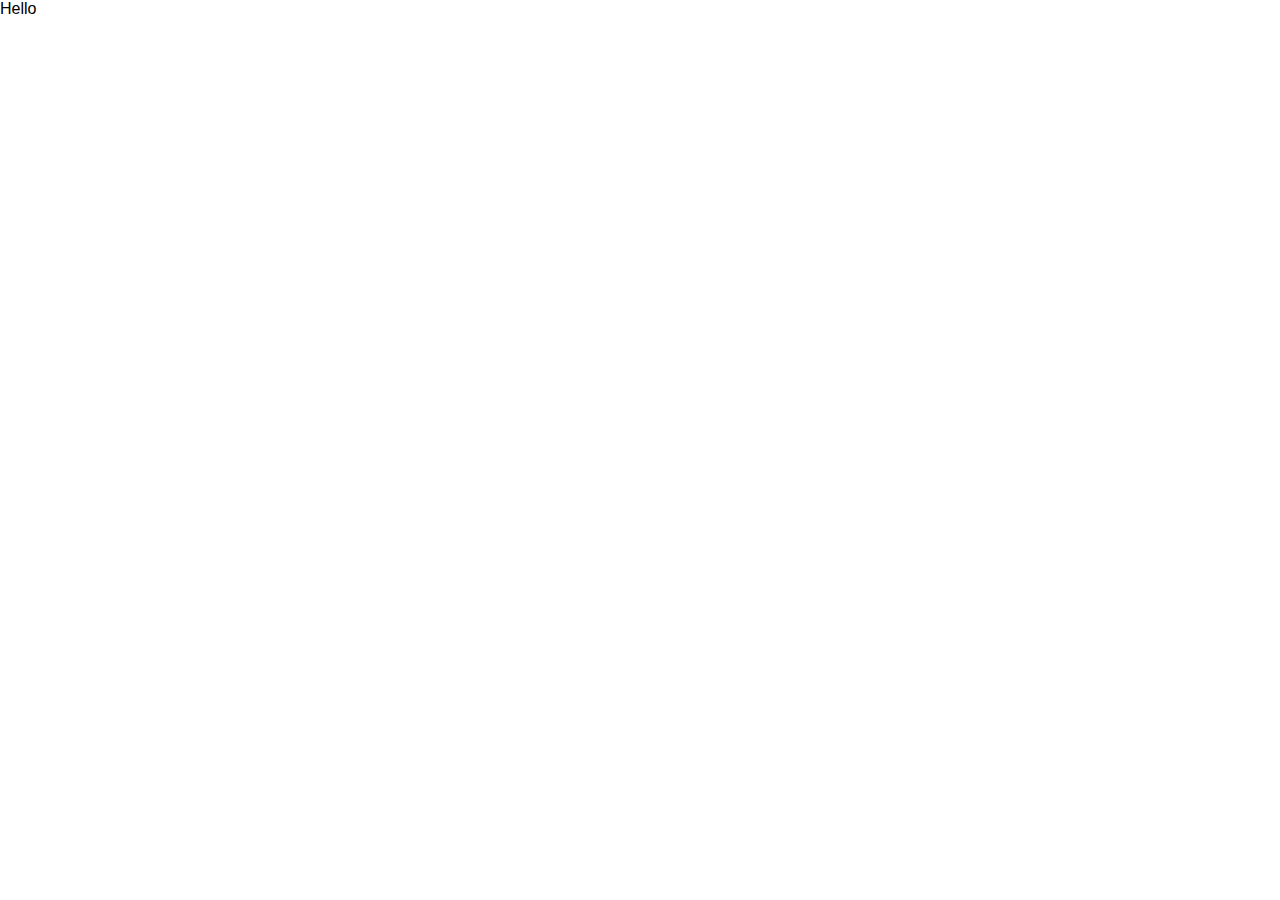
==== js-dom-list/index.html @ 7e4f32ea "Added base for js dom list" ====
<!DOCTYPE html>
<html lang="en">
  <head>
    <meta charset="UTF-8" />
    <meta http-equiv="X-UA-Compatible" content="IE=edge" />
    <meta name="viewport" content="width=device-width, initial-scale=1.0" />
    <title>Js DOM List</title>
    <link rel="stylesheet" href="./style/reset.css" />
    <link rel="stylesheet" href="./style/style.css" />
  </head>
  <body>
    <h1>Hello</h1>
    <script type="module" src="./js/main.js"></script>
  </body>
</html>
---- js-dom-list/style/style.css ----
:root {
  --blue: #1da1f2;
  --black: #14171a;
  --dark-gray: #657786;
  --light-gray: #aab8c2;
  --extra-light-gray: #e1e8ed;
  --white: #ffffff;
}

body {
  font-family: "Segoe UI", Tahoma, Geneva, Verdana, sans-serif;
}
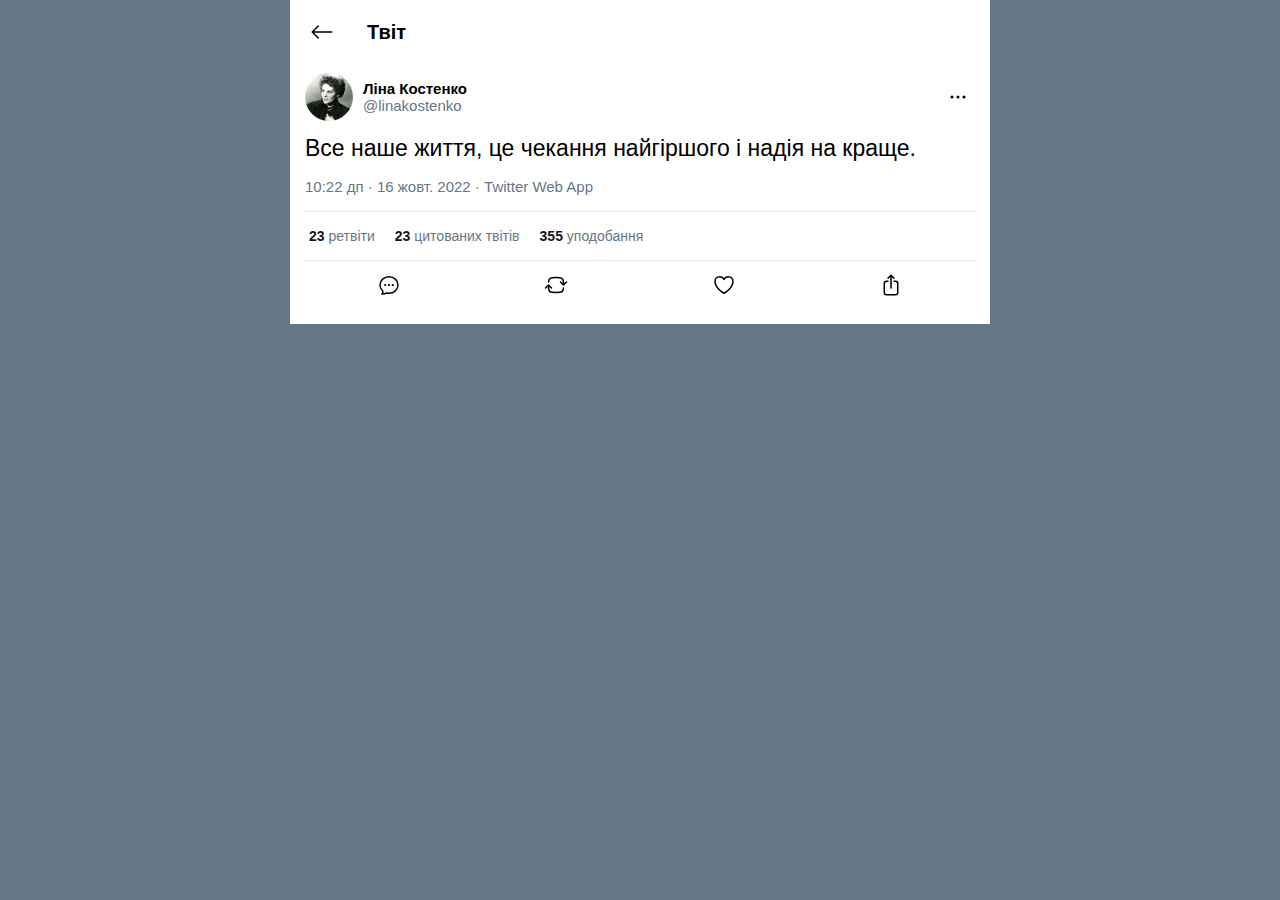
==== commit 1dac1c36: "Зроблена верстка на 85 відсотків" ====
--- a/js-dom-list/index.html
+++ b/js-dom-list/index.html
@@ -9,7 +9,152 @@
     <link rel="stylesheet" href="./style/style.css" />
   </head>
   <body>
-    <h1>Hello</h1>
+    <div class="wrapper container">
+      <div class="post-box">
+        <div class="post-header">
+          <span class="icon-cnt"
+            ><svg
+              xmlns="http://www.w3.org/2000/svg"
+              width="24"
+              height="24"
+              fill="currentColor"
+              class="icon"
+              viewBox="0 0 16 16"
+            >
+              <path
+                fill-rule="evenodd"
+                d="M15 8a.5.5 0 0 0-.5-.5H2.707l3.147-3.146a.5.5 0 1 0-.708-.708l-4 4a.5.5 0 0 0 0 .708l4 4a.5.5 0 0 0 .708-.708L2.707 8.5H14.5A.5.5 0 0 0 15 8z"
+              />
+            </svg>
+          </span>
+          <span class="post-header-title">Твіт</span>
+        </div>
+
+        <div class="post-container">
+          <div class="post-author">
+            <div class="post-author-about">
+              <img
+                class="avatar"
+                src="./img/avatars/linakostenko.jpg"
+                alt="avatar"
+              />
+              <div class="post-author-about-initials">
+                <span class="author-name hover-underline">Ліна Костенко</span>
+                <span class="author-username hover-underline"
+                  >@linakostenko</span
+                >
+              </div>
+            </div>
+
+            <span class="icon-cnt">
+              <svg
+                xmlns="http://www.w3.org/2000/svg"
+                fill="none"
+                viewBox="0 0 24 24"
+                stroke-width="1.5"
+                stroke="currentColor"
+                class="icon"
+              >
+                <path
+                  stroke-linecap="round"
+                  stroke-linejoin="round"
+                  d="M6.75 12a.75.75 0 11-1.5 0 .75.75 0 011.5 0zM12.75 12a.75.75 0 11-1.5 0 .75.75 0 011.5 0zM18.75 12a.75.75 0 11-1.5 0 .75.75 0 011.5 0z"
+                />
+              </svg>
+            </span>
+          </div>
+          <span class="post-content"
+            >Все наше життя, це чекання найгіршого і надія на краще.</span
+          >
+
+          <div class="post-details bottom-line">
+            <time class="post-time hover-underline"
+              >10:22 дп · 16 жовт. 2022</time
+            >
+            <span>&nbsp;·&nbsp;</span>
+            <span class="hover-underline">Twitter Web App</span>
+          </div>
+
+          <div class="post-reposts bottom-line">
+            <span class="post-retweets hover-underline"
+              ><strong>23</strong>&nbsp;ретвіти</span
+            >
+            <span class="post-comments hover-underline"
+              ><strong>23</strong>&nbsp;цитованих твітів</span
+            >
+            <span class="post-likes hover-underline"
+              ><strong>355</strong>&nbsp;уподобання</span
+            >
+          </div>
+        </div>
+        <div class="post-action">
+          <button class="icon-cnt btn">
+            <svg
+              xmlns="http://www.w3.org/2000/svg"
+              fill="none"
+              viewBox="0 0 24 24"
+              stroke-width="1.5"
+              stroke="currentColor"
+              class="icon"
+            >
+              <path
+                stroke-linecap="round"
+                stroke-linejoin="round"
+                d="M8.625 12a.375.375 0 11-.75 0 .375.375 0 01.75 0zm0 0H8.25m4.125 0a.375.375 0 11-.75 0 .375.375 0 01.75 0zm0 0H12m4.125 0a.375.375 0 11-.75 0 .375.375 0 01.75 0zm0 0h-.375M21 12c0 4.556-4.03 8.25-9 8.25a9.764 9.764 0 01-2.555-.337A5.972 5.972 0 015.41 20.97a5.969 5.969 0 01-.474-.065 4.48 4.48 0 00.978-2.025c.09-.457-.133-.901-.467-1.226C3.93 16.178 3 14.189 3 12c0-4.556 4.03-8.25 9-8.25s9 3.694 9 8.25z"
+              />
+            </svg>
+          </button>
+          <button class="icon-cnt btn">
+            <svg
+              xmlns="http://www.w3.org/2000/svg"
+              fill="none"
+              viewBox="0 0 24 24"
+              stroke-width="1.5"
+              stroke="currentColor"
+              class="icon"
+            >
+              <path
+                stroke-linecap="round"
+                stroke-linejoin="round"
+                d="M19.5 12c0-1.232-.046-2.453-.138-3.662a4.006 4.006 0 00-3.7-3.7 48.678 48.678 0 00-7.324 0 4.006 4.006 0 00-3.7 3.7c-.017.22-.032.441-.046.662M19.5 12l3-3m-3 3l-3-3m-12 3c0 1.232.046 2.453.138 3.662a4.006 4.006 0 003.7 3.7 48.656 48.656 0 007.324 0 4.006 4.006 0 003.7-3.7c.017-.22.032-.441.046-.662M4.5 12l3 3m-3-3l-3 3"
+              />
+            </svg>
+          </button>
+          <button class="icon-cnt btn">
+            <svg
+              xmlns="http://www.w3.org/2000/svg"
+              fill="none"
+              viewBox="0 0 24 24"
+              stroke-width="1.5"
+              stroke="currentColor"
+              class="icon"
+            >
+              <path
+                stroke-linecap="round"
+                stroke-linejoin="round"
+                d="M21 8.25c0-2.485-2.099-4.5-4.688-4.5-1.935 0-3.597 1.126-4.312 2.733-.715-1.607-2.377-2.733-4.313-2.733C5.1 3.75 3 5.765 3 8.25c0 7.22 9 12 9 12s9-4.78 9-12z"
+              />
+            </svg>
+          </button>
+          <button class="icon-cnt btn">
+            <svg
+              xmlns="http://www.w3.org/2000/svg"
+              fill="none"
+              viewBox="0 0 24 24"
+              stroke-width="1.5"
+              stroke="currentColor"
+              class="icon"
+            >
+              <path
+                stroke-linecap="round"
+                stroke-linejoin="round"
+                d="M9 8.25H7.5a2.25 2.25 0 00-2.25 2.25v9a2.25 2.25 0 002.25 2.25h9a2.25 2.25 0 002.25-2.25v-9a2.25 2.25 0 00-2.25-2.25H15m0-3l-3-3m0 0l-3 3m3-3V15"
+              />
+            </svg>
+          </button>
+        </div>
+      </div>
+    </div>
     <script type="module" src="./js/main.js"></script>
   </body>
 </html>
--- a/js-dom-list/style/style.css
+++ b/js-dom-list/style/style.css
@@ -9,4 +9,132 @@
 
 body {
   font-family: "Segoe UI", Tahoma, Geneva, Verdana, sans-serif;
+  background-color: #657786;
 }
+strong {
+  color: var(--black);
+  font-weight: 700;
+}
+
+.bottom-line {
+  border-bottom: 1px solid var(--extra-light-gray);
+}
+.hover-underline:hover {
+  text-decoration: underline;
+  cursor: pointer;
+}
+
+.container {
+  max-width: 700px;
+  margin: 0 auto;
+}
+.post-box {
+  background-color: var(--white);
+  width: 100%;
+  padding: 15px;
+}
+
+.post-header {
+  display: flex;
+  align-items: center;
+  gap: 28px;
+  margin-bottom: 24px;
+}
+
+.icon-cnt {
+  display: flex;
+  width: 34px;
+  height: 34px;
+  align-items: center;
+  justify-content: center;
+
+  border-radius: 50%;
+
+  transition: ease-in-out 0.1s;
+}
+
+.icon {
+  /* display: flex;
+  align-items: center;
+  justify-content: center; */
+  width: 24px;
+  height: 24px;
+
+  transition: ease-in-out 0.1s;
+}
+
+.icon-cnt:hover {
+  cursor: pointer;
+  background-color: var(--extra-light-gray);
+}
+.icon-cnt:hover .icon {
+  stroke: #1da1f2;
+}
+
+.post-header-title {
+  font-weight: 700;
+  font-size: 20px;
+}
+
+/* Post Author */
+.post-author {
+  display: flex;
+  justify-content: space-between;
+  align-items: center;
+  margin-bottom: 14px;
+}
+.post-author-about {
+  display: flex;
+  gap: 10px;
+}
+.post-author-about-initials {
+  display: flex;
+  flex-direction: column;
+  justify-content: center;
+}
+.avatar {
+  border-radius: 50%;
+  width: 48px;
+  height: 48px;
+}
+.avatar:hover {
+  cursor: pointer;
+}
+.author-name {
+  font-weight: 700;
+  font-size: 15px;
+}
+.author-username {
+  font-size: 15px;
+  color: var(--dark-gray);
+}
+
+/* post content */
+
+.post-content {
+  display: inline-block;
+  font-size: 23px;
+}
+/* Post Details */
+.post-details {
+  display: flex;
+  padding: 16px 0;
+  color: var(--dark-gray);
+  font-size: 15px;
+}
+/* Post Reposts */
+.post-reposts {
+  display: flex;
+  gap: 20px;
+  font-size: 14px;
+  color: var(--dark-gray);
+
+  padding: 16px 4px;
+}
+
+.post-action {
+  display: flex;
+  height: 48px;
+  justify-content: space-around;
+  align-items: center;
+}
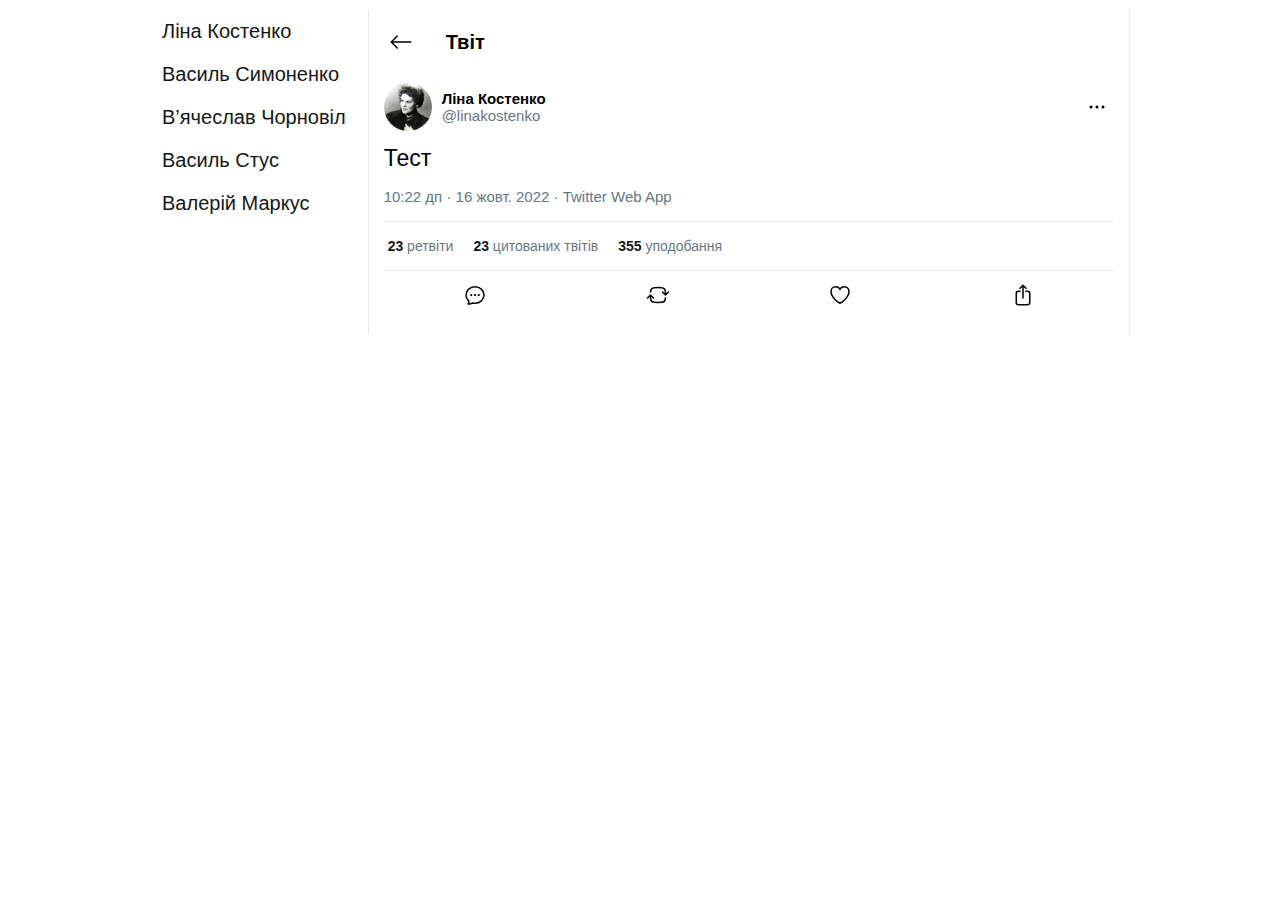
==== commit a7c2dfb1: "added working dom changing mechanism" ====
--- a/js-dom-list/index.html
+++ b/js-dom-list/index.html
@@ -10,7 +10,10 @@
   </head>
   <body>
     <div class="wrapper container">
-      <div class="post-box">
+      <div class="list-box">
+        <ul class="tweets-list"></ul>
+      </div>
+      <div class="post-box box-front-lines">
         <div class="post-header">
           <span class="icon-cnt"
             ><svg
@@ -63,13 +66,11 @@
               </svg>
             </span>
           </div>
-          <span class="post-content"
-            >Все наше життя, це чекання найгіршого і надія на краще.</span
-          >
+          <span class="post-content">Тест</span>
 
           <div class="post-details bottom-line">
-            <time class="post-time hover-underline"
-              >10:22 дп · 16 жовт. 2022</time
+            <span class="post-time hover-underline"
+              >10:22 дп · 16 жовт. 2022</span
             >
             <span>&nbsp;·&nbsp;</span>
             <span class="hover-underline">Twitter Web App</span>
--- a/js-dom-list/style/style.css
+++ b/js-dom-list/style/style.css
@@ -1,15 +1,17 @@
+*:focus {
+}
 :root {
   --blue: #1da1f2;
   --black: #14171a;
   --dark-gray: #657786;
-  --light-gray: #aab8c2;
+  --light-gray: #e1e8ed;
   --extra-light-gray: #e1e8ed;
   --white: #ffffff;
 }
 
 body {
   font-family: "Segoe UI", Tahoma, Geneva, Verdana, sans-serif;
-  background-color: #657786;
+  background-color: --white;
 }
 strong {
   color: var(--black);
@@ -19,19 +21,49 @@
 .bottom-line {
   border-bottom: 1px solid var(--extra-light-gray);
 }
+.box-front-lines {
+  border-left: 1px solid var(--extra-light-gray);
+  border-right: 1px solid var(--extra-light-gray);
+}
 .hover-underline:hover {
   text-decoration: underline;
   cursor: pointer;
 }
+.wrapper {
+  display: grid;
+  grid-template-columns: auto 1fr;
+  gap: 10px;
+  padding: 10px;
+}
 
 .container {
-  max-width: 700px;
+  max-width: 1000px;
   margin: 0 auto;
 }
 .post-box {
   background-color: var(--white);
   width: 100%;
   padding: 15px;
+}
+.list-box {
+  background-color: var(--white);
+  display: flex;
+  flex-direction: column;
+}
+
+.list-btn {
+  display: inline-block;
+  font-size: 20px;
+  padding: 10px 12px;
+
+  color: var(--black);
+  border-radius: 40px;
+  transition: ease-in-out 0.2s;
+}
+
+.list-btn:hover {
+  background-color: var(--light-gray);
+  cursor: pointer;
 }
 
 .post-header {
@@ -138,3 +170,24 @@
   justify-content: space-around;
   align-items: center;
 }
+
+.active-btn {
+  background-color: var(--blue);
+  color: var(--white);
+}
+
+@media (max-width: 475px) {
+  .wrapper {
+    grid-template-columns: 1fr;
+  }
+  .post-box {
+    padding: 0;
+  }
+  .box-front-lines {
+    border: none;
+  }
+  .list-btn {
+    width: 100%;
+    text-align: center;
+  }
+} ;
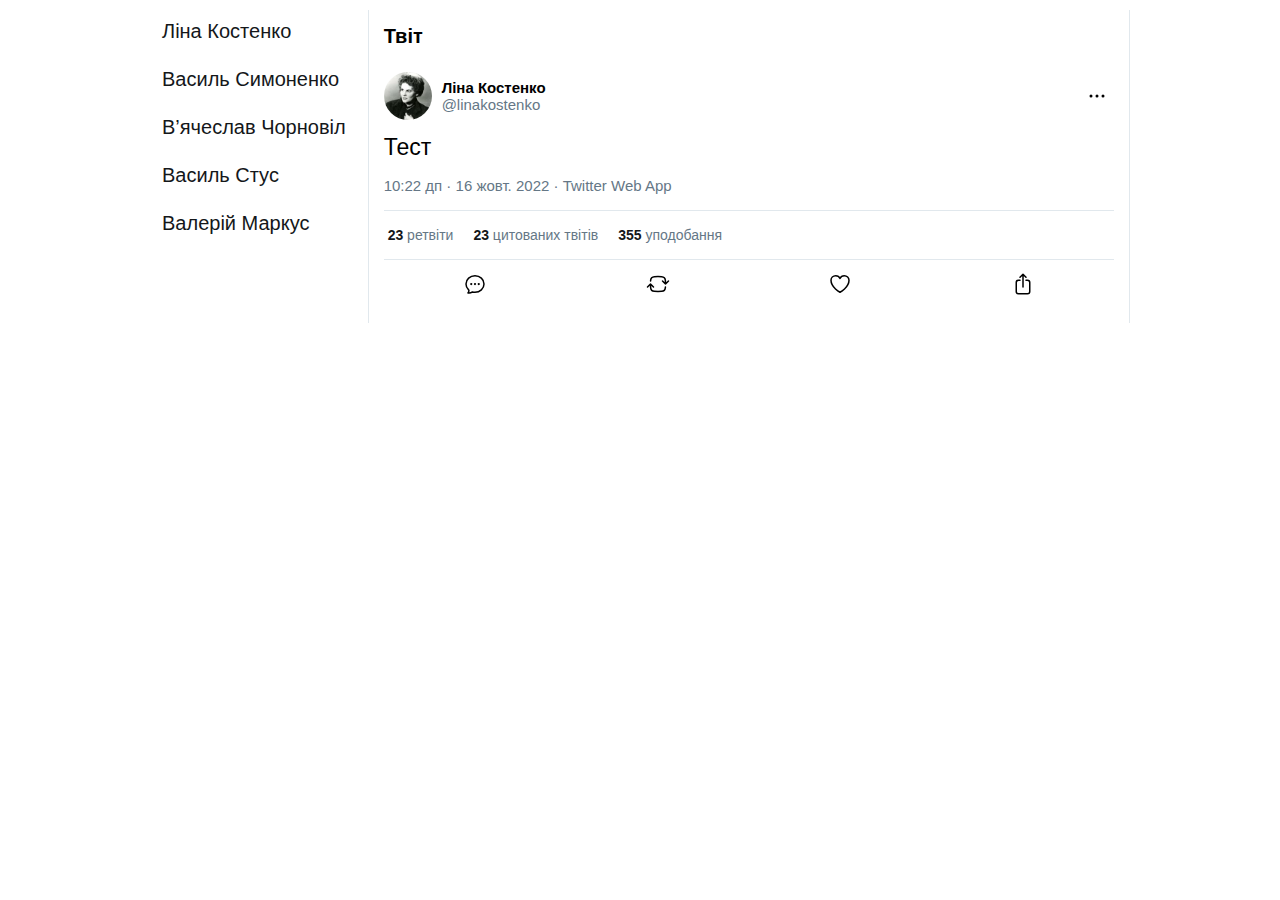
==== commit 46957a0a: "created dynamic menu" ====
--- a/js-dom-list/index.html
+++ b/js-dom-list/index.html
@@ -15,7 +15,7 @@
       </div>
       <div class="post-box box-front-lines">
         <div class="post-header">
-          <span class="icon-cnt"
+          <span class="icon-cnt list-nav-btn"
             ><svg
               xmlns="http://www.w3.org/2000/svg"
               width="24"
--- a/js-dom-list/style/style.css
+++ b/js-dom-list/style/style.css
@@ -2,6 +2,7 @@
 }
 :root {
   --blue: #1da1f2;
+  --blue-hover: #1991dc;
   --black: #14171a;
   --dark-gray: #657786;
   --light-gray: #e1e8ed;
@@ -49,6 +50,14 @@
   background-color: var(--white);
   display: flex;
   flex-direction: column;
+
+  transition: ease-in-out 0.2s;
+}
+
+.tweets-list {
+  display: flex;
+  flex-direction: column;
+  gap: 5px;
 }
 
 .list-btn {
@@ -84,7 +93,9 @@
 
   transition: ease-in-out 0.1s;
 }
-
+.list-nav-btn {
+  display: none;
+}
 .icon {
   /* display: flex;
   align-items: center;
@@ -175,10 +186,14 @@
   background-color: var(--blue);
   color: var(--white);
 }
+.active-btn:hover {
+  background-color: var(--blue-hover);
+}
 
 @media (max-width: 475px) {
   .wrapper {
     grid-template-columns: 1fr;
+    position: relative;
   }
   .post-box {
     padding: 0;
@@ -190,4 +205,20 @@
     width: 100%;
     text-align: center;
   }
+  .list-box {
+    position: absolute;
+    display: none;
+    justify-content: center;
+    padding: 5px;
+    top: 0;
+    left: 0;
+    width: 100%;
+    height: 100vh;
+  }
+  .list-box-show {
+    display: flex;
+  }
+  .list-nav-btn {
+    display: flex;
+  }
 } ;
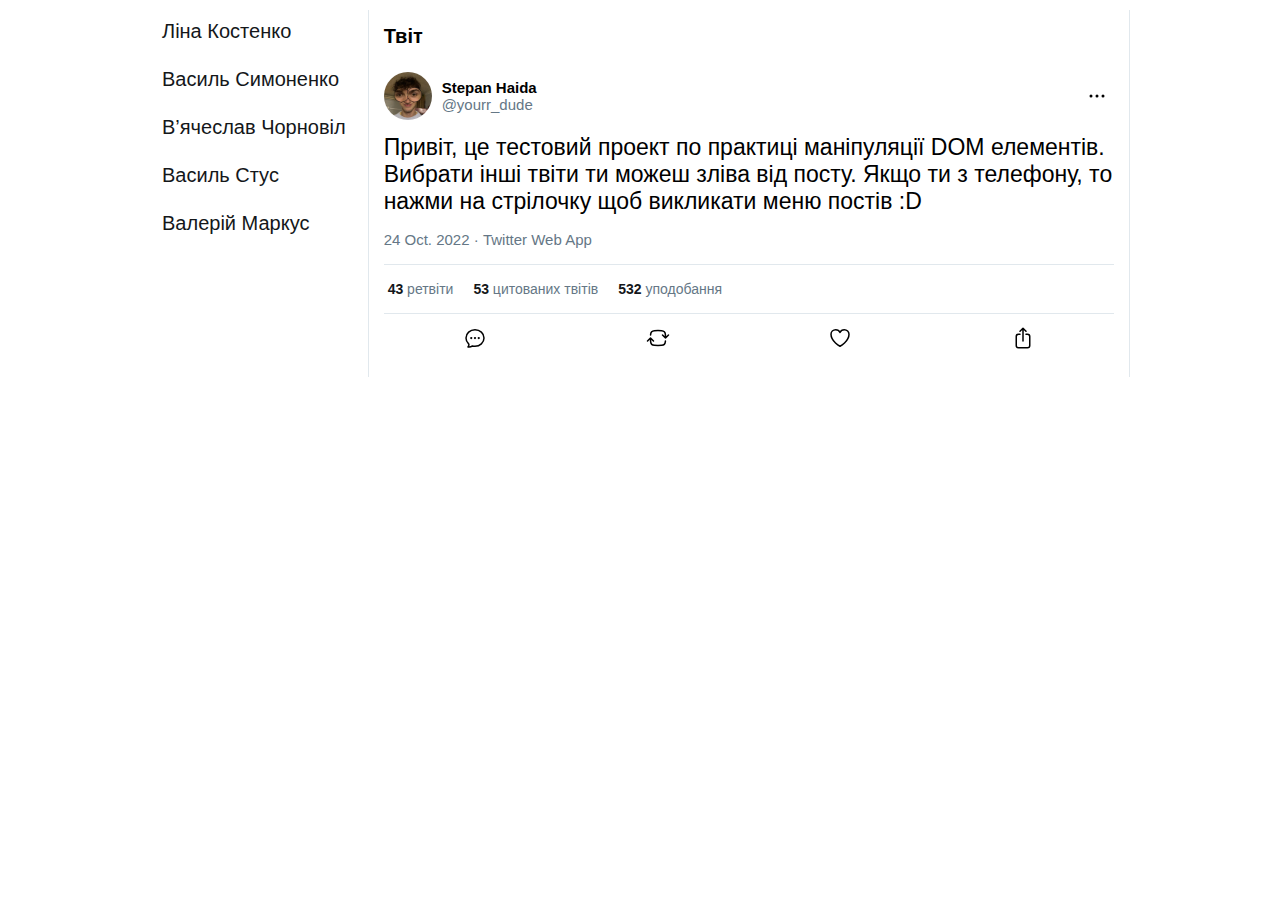
==== commit a36cc730: "added animation to mobile nav bar" ====
--- a/js-dom-list/index.html
+++ b/js-dom-list/index.html
@@ -15,8 +15,8 @@
       </div>
       <div class="post-box box-front-lines">
         <div class="post-header">
-          <span class="icon-cnt list-nav-btn"
-            ><svg
+          <button class="icon-cnt list-nav-btn">
+            <svg
               xmlns="http://www.w3.org/2000/svg"
               width="24"
               height="24"
@@ -29,7 +29,7 @@
                 d="M15 8a.5.5 0 0 0-.5-.5H2.707l3.147-3.146a.5.5 0 1 0-.708-.708l-4 4a.5.5 0 0 0 0 .708l4 4a.5.5 0 0 0 .708-.708L2.707 8.5H14.5A.5.5 0 0 0 15 8z"
               />
             </svg>
-          </span>
+          </button>
           <span class="post-header-title">Твіт</span>
         </div>
 
@@ -38,14 +38,12 @@
             <div class="post-author-about">
               <img
                 class="avatar"
-                src="./img/avatars/linakostenko.jpg"
+                src="./img/avatars/yourr_dude.jpg"
                 alt="avatar"
               />
               <div class="post-author-about-initials">
-                <span class="author-name hover-underline">Ліна Костенко</span>
-                <span class="author-username hover-underline"
-                  >@linakostenko</span
-                >
+                <span class="author-name hover-underline">Stepan Haida</span>
+                <span class="author-username hover-underline">@yourr_dude</span>
               </div>
             </div>
 
@@ -66,25 +64,27 @@
               </svg>
             </span>
           </div>
-          <span class="post-content">Тест</span>
+          <span class="post-content"
+            >Привіт, це тестовий проект по практиці маніпуляції DOM елементів.
+            Вибрати інші твіти ти можеш зліва від посту. Якщо ти з телефону, то
+            нажми на стрілочку щоб викликати меню постів :D
+          </span>
 
           <div class="post-details bottom-line">
-            <span class="post-time hover-underline"
-              >10:22 дп · 16 жовт. 2022</span
-            >
+            <span class="post-time hover-underline">24 Oct. 2022</span>
             <span>&nbsp;·&nbsp;</span>
             <span class="hover-underline">Twitter Web App</span>
           </div>
 
           <div class="post-reposts bottom-line">
             <span class="post-retweets hover-underline"
-              ><strong>23</strong>&nbsp;ретвіти</span
+              ><strong>43</strong>&nbsp;ретвіти</span
             >
             <span class="post-comments hover-underline"
-              ><strong>23</strong>&nbsp;цитованих твітів</span
+              ><strong>53</strong>&nbsp;цитованих твітів</span
             >
             <span class="post-likes hover-underline"
-              ><strong>355</strong>&nbsp;уподобання</span
+              ><strong>532</strong>&nbsp;уподобання</span
             >
           </div>
         </div>
@@ -121,7 +121,7 @@
               />
             </svg>
           </button>
-          <button class="icon-cnt btn">
+          <button type="button" class="icon-cnt btn">
             <svg
               xmlns="http://www.w3.org/2000/svg"
               fill="none"
--- a/js-dom-list/style/style.css
+++ b/js-dom-list/style/style.css
@@ -1,4 +1,5 @@
 *:focus {
+  background-color: var(--light-gray);
 }
 :root {
   --blue: #1da1f2;
@@ -206,17 +207,20 @@
     text-align: center;
   }
   .list-box {
-    position: absolute;
-    display: none;
-    justify-content: center;
-    padding: 5px;
+    display: flex;
+    position: fixed;
+    justify-content: start;
+    padding: 10px;
     top: 0;
-    left: 0;
+    right: 100%;
     width: 100%;
     height: 100vh;
-  }
+
+    transition: 0.4s;
+  }
+
   .list-box-show {
-    display: flex;
+    right: 0;
   }
   .list-nav-btn {
     display: flex;
